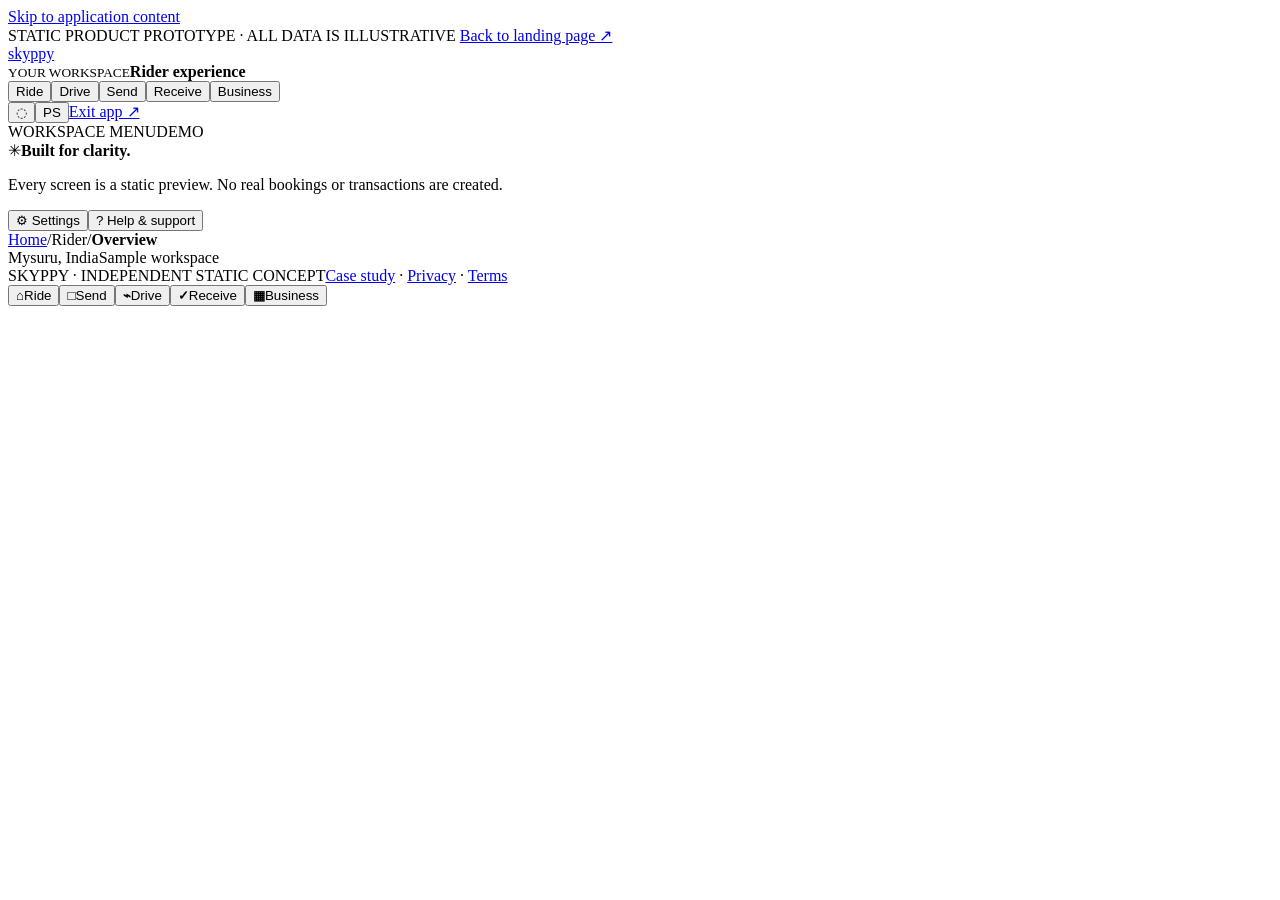
==== app/index.html @ 0b054b7a "feat: add separate static application workspace" ====
<!doctype html>
<html lang="en">
<head><meta charset="utf-8"><meta name="viewport" content="width=device-width,initial-scale=1"><meta name="theme-color" content="#172522"><meta name="description" content="Explore the complete static Skyppy app concept across rider, driver, sender, receiver and business journeys."><link rel="icon" type="image/svg+xml" href="/favicon.svg"><link rel="stylesheet" href="/app/app.css"><title>Skyppy App — Experience prototype</title></head>
<body>
<a class="skip" href="#screenContent">Skip to application content</a>
<div class="demo-banner"><span class="demo-dot"></span> STATIC PRODUCT PROTOTYPE <span class="demo-divider">·</span> ALL DATA IS ILLUSTRATIVE <a href="/">Back to landing page ↗</a></div>
<header class="app-header">
  <a class="app-brand" href="/" aria-label="Skyppy landing page">skyppy<span></span></a>
  <div class="app-context"><small>YOUR WORKSPACE</small><strong id="workspaceName">Rider experience</strong></div>
  <nav class="role-switch" aria-label="Choose workspace">
    <button data-role="rider" class="active">Ride</button><button data-role="driver">Drive</button><button data-role="sender">Send</button><button data-role="receiver">Receive</button><button data-role="business">Business</button>
  </nav>
  <div class="header-actions"><button id="notificationsButton" class="icon-button" aria-label="Open notifications">◌<i></i></button><button id="profileButton" class="avatar-button" aria-label="Open profile">PS</button><a class="exit-link" href="/">Exit app ↗</a></div>
</header>
<div class="app-layout">
  <aside class="app-sidebar">
    <div class="sidebar-top"><span class="sidebar-label">WORKSPACE MENU</span><span class="demo-chip">DEMO</span></div>
    <nav id="screenNavigation" aria-label="Application screens"></nav>
    <div class="sidebar-bottom"><div class="sample-card"><span class="sample-icon">✳</span><b>Built for clarity.</b><p>Every screen is a static preview. No real bookings or transactions are created.</p></div><button data-go="settings" class="sidebar-utility">⚙ Settings</button><button data-go="help" class="sidebar-utility">? Help & support</button></div>
  </aside>
  <main class="app-main" id="screenContent" tabindex="-1">
    <div class="screen-toolbar"><div class="breadcrumbs"><a href="/">Home</a><span>/</span><span id="crumbRole">Rider</span><span>/</span><b id="crumbScreen">Overview</b></div><div class="toolbar-right"><span class="location-chip"><i></i> Mysuru, India</span><span class="sample-chip">Sample workspace</span></div></div>
    <div id="screenMount" aria-live="polite"></div>
    <footer class="app-footer"><span>SKYPPY · INDEPENDENT STATIC CONCEPT</span><span><a href="/case-study.html">Case study</a> · <a href="/privacy.html">Privacy</a> · <a href="/terms.html">Terms</a></span></footer>
  </main>
</div>
<nav class="mobile-rolebar" aria-label="Switch app workspace"><button data-role="rider" class="active"><b>⌂</b><span>Ride</span></button><button data-role="sender"><b>□</b><span>Send</span></button><button data-role="driver"><b>⌁</b><span>Drive</span></button><button data-role="receiver"><b>✓</b><span>Receive</span></button><button data-role="business"><b>▦</b><span>Business</span></button></nav>
<div id="toast" class="toast" role="status" aria-live="polite" hidden></div>
<div id="modal" class="modal-backdrop" hidden><section class="modal" role="dialog" aria-modal="true" aria-labelledby="modalTitle"><button class="modal-close" id="modalClose" aria-label="Close dialog">×</button><p class="eyebrow">DEMO ACTION</p><h2 id="modalTitle">Preview action</h2><p id="modalBody">This is a local prototype action.</p><div class="modal-actions"><button class="button button-outline" id="modalCancel">Close</button><button class="button button-primary" id="modalConfirm">Continue</button></div></section></div>
<script src="/app/app.js" defer></script>
</body></html>
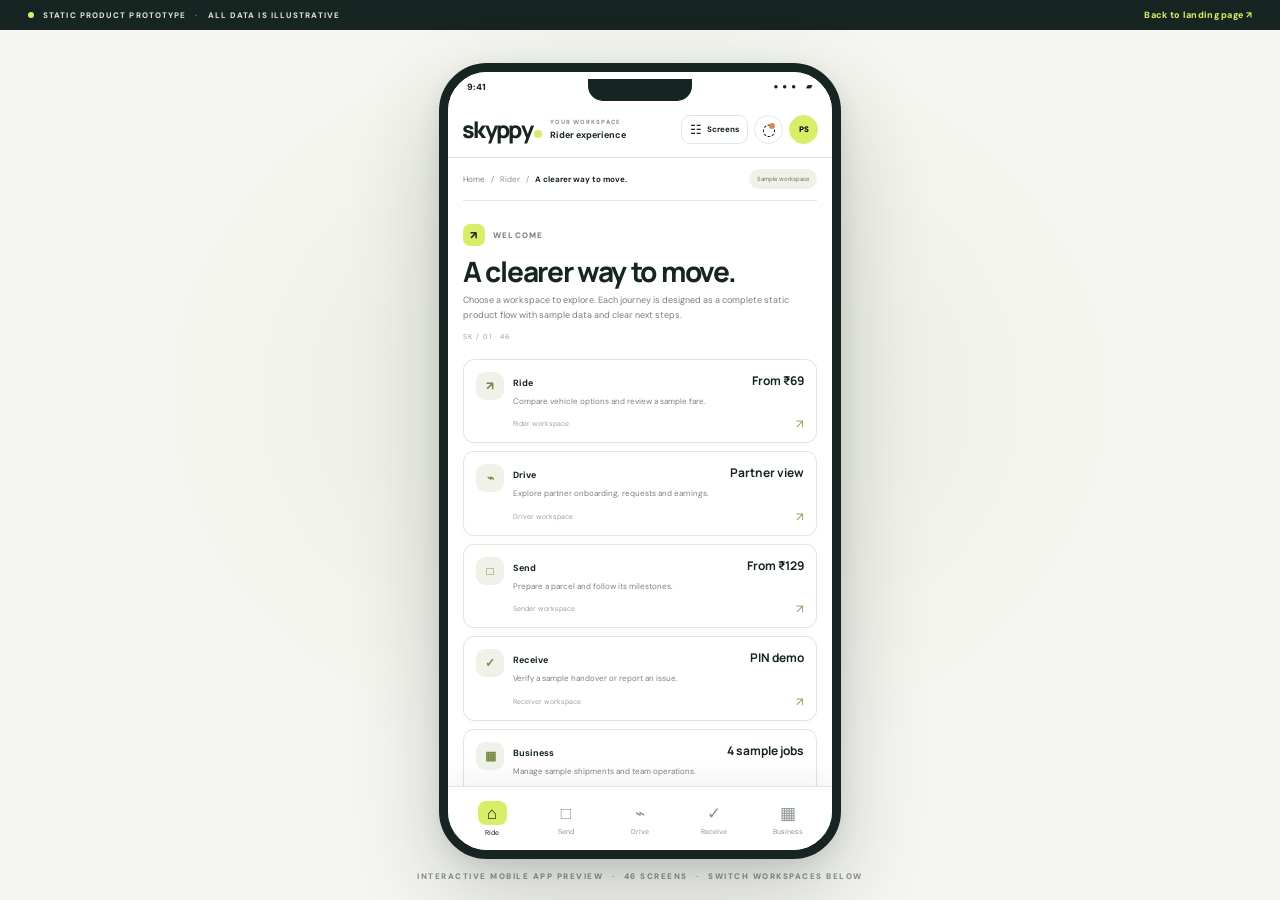
==== commit 592001c7: "feat: present Skyppy app inside mobile device preview" ====
--- a/app/index.html
+++ b/app/index.html
@@ -4,13 +4,14 @@
 <body>
 <a class="skip" href="#screenContent">Skip to application content</a>
 <div class="demo-banner"><span class="demo-dot"></span> STATIC PRODUCT PROTOTYPE <span class="demo-divider">·</span> ALL DATA IS ILLUSTRATIVE <a href="/">Back to landing page ↗</a></div>
+<div class="device-stage"><div class="phone-device" aria-label="Skyppy mobile application preview"><div class="device-status"><span>9:41</span><span>● ● ●　▰</span></div>
 <header class="app-header">
   <a class="app-brand" href="/" aria-label="Skyppy landing page">skyppy<span></span></a>
   <div class="app-context"><small>YOUR WORKSPACE</small><strong id="workspaceName">Rider experience</strong></div>
   <nav class="role-switch" aria-label="Choose workspace">
     <button data-role="rider" class="active">Ride</button><button data-role="driver">Drive</button><button data-role="sender">Send</button><button data-role="receiver">Receive</button><button data-role="business">Business</button>
   </nav>
-  <div class="header-actions"><button id="notificationsButton" class="icon-button" aria-label="Open notifications">◌<i></i></button><button id="profileButton" class="avatar-button" aria-label="Open profile">PS</button><a class="exit-link" href="/">Exit app ↗</a></div>
+  <div class="header-actions"><button id="screenMenuButton" class="screen-menu-button" aria-expanded="false" aria-controls="screenNavigation">☷ <span>Screens</span></button><button id="notificationsButton" class="icon-button" aria-label="Open notifications">◌<i></i></button><button id="profileButton" class="avatar-button" aria-label="Open profile">PS</button><a class="exit-link" href="/">Exit app ↗</a></div>
 </header>
 <div class="app-layout">
   <aside class="app-sidebar">
@@ -25,6 +26,7 @@
   </main>
 </div>
 <nav class="mobile-rolebar" aria-label="Switch app workspace"><button data-role="rider" class="active"><b>⌂</b><span>Ride</span></button><button data-role="sender"><b>□</b><span>Send</span></button><button data-role="driver"><b>⌁</b><span>Drive</span></button><button data-role="receiver"><b>✓</b><span>Receive</span></button><button data-role="business"><b>▦</b><span>Business</span></button></nav>
+</div><p class="device-caption">INTERACTIVE MOBILE APP PREVIEW <span>·</span> 46 SCREENS <span>·</span> SWITCH WORKSPACES BELOW</p></div>
 <div id="toast" class="toast" role="status" aria-live="polite" hidden></div>
 <div id="modal" class="modal-backdrop" hidden><section class="modal" role="dialog" aria-modal="true" aria-labelledby="modalTitle"><button class="modal-close" id="modalClose" aria-label="Close dialog">×</button><p class="eyebrow">DEMO ACTION</p><h2 id="modalTitle">Preview action</h2><p id="modalBody">This is a local prototype action.</p><div class="modal-actions"><button class="button button-outline" id="modalCancel">Close</button><button class="button button-primary" id="modalConfirm">Continue</button></div></section></div>
 <script src="/app/app.js" defer></script>
--- a/app/app.css
+++ b/app/app.css
@@ -0,0 +1,91 @@
+@import url('https://fonts.googleapis.com/css2?family=DM+Sans:wght@400;500;600;700;800&family=Manrope:wght@400;500;600;700;800&display=swap');
+:root{--ink:#172522;--paper:#f6f5ef;--lime:#d9ee68;--white:#fff;--muted:#68746c;--line:#e2e7de;--soft:#eff2e9;--orange:#c66a42;--green:#54734f;--shadow:0 12px 32px rgba(23,37,34,.055);--font:'DM Sans',Arial,sans-serif;--display:'Manrope','DM Sans',Arial,sans-serif}
+*{box-sizing:border-box}html{scroll-behavior:smooth}body{margin:0;background:#f5f6f1;color:var(--ink);font-family:var(--font);font-size:14px;-webkit-font-smoothing:antialiased}button,input,select,textarea{font:inherit}button,a{-webkit-tap-highlight-color:transparent}a{color:inherit;text-decoration:none}:focus-visible{outline:3px solid #b85d36;outline-offset:3px}.skip{position:absolute;top:-60px;left:15px;z-index:100;background:var(--ink);color:white;padding:12px;border-radius:8px}.skip:focus{top:12px}.demo-banner{min-height:30px;background:var(--ink);color:#dce4d8;padding:7px 28px;display:flex;align-items:center;gap:9px;font-size:8px;letter-spacing:1.1px;font-weight:800}.demo-dot{width:6px;height:6px;border-radius:50%;background:var(--lime)}.demo-divider{opacity:.5}.demo-banner a{margin-left:auto;color:var(--lime);letter-spacing:.3px;font-size:9px}.app-header{height:76px;background:#fff;border-bottom:1px solid var(--line);display:flex;align-items:center;padding:0 30px;gap:28px;position:sticky;top:0;z-index:20}.app-brand{font-family:var(--display);font-size:28px;font-weight:900;letter-spacing:-2px}.app-brand span{display:inline-block;width:8px;height:8px;background:var(--lime);border-radius:50%;margin-left:2px}.app-context{border-left:1px solid var(--line);padding-left:25px;min-width:150px}.app-context small,.app-context strong{display:block}.app-context small{font-size:7px;letter-spacing:1.3px;color:#89938b;font-weight:800}.app-context strong{font-size:11px;margin-top:4px}.role-switch{display:flex;align-items:center;gap:4px;margin:auto}.role-switch button{border:0;background:transparent;color:#6f7a72;border-radius:99px;padding:10px 15px;font-size:10px;font-weight:700;cursor:pointer}.role-switch button.active{background:var(--ink);color:#fff}.header-actions{display:flex;align-items:center;gap:13px}.icon-button,.avatar-button{border:1px solid var(--line);background:#fff;width:36px;height:36px;border-radius:50%;display:grid;place-items:center;cursor:pointer;position:relative}.icon-button{font-size:19px}.icon-button i{position:absolute;right:7px;top:7px;width:6px;height:6px;background:#d78b51;border-radius:50%}.avatar-button{background:var(--lime);border-color:var(--lime);font-size:10px;font-weight:900}.exit-link{font-size:9px;font-weight:800;color:#78837b;white-space:nowrap}.app-layout{max-width:1600px;margin:auto;display:grid;grid-template-columns:255px minmax(0,1fr);min-height:calc(100vh - 106px)}.app-sidebar{background:#fff;border-right:1px solid var(--line);padding:25px 16px 20px;display:flex;flex-direction:column;min-height:calc(100vh - 106px)}.sidebar-top{display:flex;align-items:center;justify-content:space-between;padding:0 10px 20px}.sidebar-label,.nav-group-title,.section-label{font-size:8px;letter-spacing:1.3px;color:#929c93;font-weight:900}.demo-chip{font-size:7px;letter-spacing:1px;font-weight:900;background:#eef1e8;border-radius:30px;padding:5px 8px;color:#67764b}.nav-group{margin-bottom:22px}.nav-group-title{padding:0 10px 8px}.nav-item{width:100%;border:0;background:transparent;display:flex;align-items:center;gap:10px;padding:10px;border-radius:9px;color:#657168;font-size:10px;font-weight:650;text-align:left;cursor:pointer;min-height:37px}.nav-item:hover{background:#f5f6f1;color:var(--ink)}.nav-item.active{background:#eef1e7;color:var(--ink);font-weight:800}.nav-icon{width:20px;height:20px;border-radius:6px;background:#f1f3ed;display:grid;place-items:center;font-size:11px;color:#74834b;flex:none}.nav-item.active .nav-icon{background:var(--lime);color:var(--ink)}.nav-active-dot{width:5px;height:5px;background:#93a54f;border-radius:50%;margin-left:auto}.sidebar-bottom{margin-top:auto}.sample-card{background:#f4f5ef;border-radius:12px;padding:14px;margin:12px 2px 14px}.sample-icon{display:grid;place-items:center;width:25px;height:25px;border-radius:8px;background:var(--lime);font-size:13px;margin-bottom:9px}.sample-card b{font-size:10px}.sample-card p{font-size:8px;line-height:1.6;color:#79847c;margin:5px 0 0}.sidebar-utility{width:100%;padding:10px;border:0;background:transparent;text-align:left;font-size:9px;color:#758077;cursor:pointer}.sidebar-utility:hover{color:var(--ink)}.app-main{min-width:0;padding:0 clamp(20px,3vw,46px) 25px}.screen-toolbar{height:58px;display:flex;align-items:center;justify-content:space-between;border-bottom:1px solid var(--line);gap:15px}.breadcrumbs{display:flex;align-items:center;gap:9px;font-size:9px;color:#8b958c}.breadcrumbs a{color:#78847b}.breadcrumbs b{color:var(--ink)}.toolbar-right{display:flex;align-items:center;gap:9px}.location-chip,.sample-chip{font-size:8px;color:#6c786f;background:#fff;border:1px solid var(--line);padding:7px 10px;border-radius:30px;white-space:nowrap}.location-chip i{display:inline-block;width:5px;height:5px;border-radius:50%;background:#9bad4c;margin-right:5px}.sample-chip{background:#eff2e9;border-color:#eff2e9;color:#6d7a4c}.screen-intro{display:flex;justify-content:space-between;align-items:end;gap:20px;padding:36px 0 24px}.screen-eyebrow{display:flex;align-items:center;gap:8px;font-size:8px;letter-spacing:1.2px;font-weight:900;color:#7a877e}.eyebrow-mark{display:grid;place-items:center;width:22px;height:22px;border-radius:7px;background:var(--lime);color:var(--ink);font-size:11px}.screen-intro h1{font-family:var(--display);font-size:clamp(28px,3.5vw,44px);letter-spacing:-2px;line-height:1.06;margin:13px 0 8px;font-weight:750}.screen-intro p{font-size:11px;line-height:1.7;color:#758078;max-width:650px;margin:0}.screen-index{font-size:8px;color:#98a197;letter-spacing:1px;white-space:nowrap;padding-bottom:3px}.screen-index i{font-style:normal;color:#b5c08a}.metric-grid{display:grid;grid-template-columns:repeat(auto-fit,minmax(150px,1fr));gap:10px;margin:0 0 17px}.metric-card{background:#fff;border:1px solid var(--line);border-radius:12px;padding:15px 16px;min-height:88px;box-shadow:0 2px 8px #17252205}.metric-card span{display:block;font-size:8px;color:#818c83;font-weight:700}.metric-card strong{display:block;font-family:var(--display);font-size:22px;letter-spacing:-.8px;margin-top:9px}.metric-card small{display:block;font-size:8px;color:#91a05e;margin-top:3px}.content-grid{display:grid;grid-template-columns:repeat(auto-fit,minmax(210px,1fr));gap:11px;margin:0 0 17px}.info-card{position:relative;min-height:112px;padding:15px;background:#fff;border:1px solid var(--line);border-radius:12px;display:flex;gap:12px;align-items:flex-start;box-shadow:0 2px 8px #17252205}.interactive-card{cursor:pointer;transition:transform .16s,border-color .16s}.interactive-card:hover{transform:translateY(-2px);border-color:#bbc79b}.info-icon{width:31px;height:31px;flex:none;display:grid;place-items:center;background:#f0f2e9;border-radius:9px;color:#788947;font-weight:900;font-size:13px}.info-copy{min-width:0;padding-right:4px}.info-copy b{font-size:10px}.info-copy p{font-size:8px;color:#79847c;line-height:1.55;margin:5px 0}.info-copy small{font-size:7px;color:#9aa39a}.info-value{margin-left:auto;font-family:var(--display);font-size:14px;white-space:nowrap}.card-arrow{position:absolute;right:12px;bottom:10px;color:#8c9c54;font-size:12px}.demo-form,.timeline-card,.table-card{background:#fff;border:1px solid var(--line);border-radius:13px;padding:19px;margin:0 0 17px;box-shadow:0 2px 8px #17252205}.form-heading,.table-head{display:flex;justify-content:space-between;align-items:center;margin-bottom:16px}.form-heading b,.table-head>b,.table-head>div>b{font-size:11px}.form-heading span{font-size:7px;letter-spacing:1px;color:#96a087;font-weight:900}.field-grid{display:grid;grid-template-columns:repeat(2,minmax(0,1fr));gap:0 14px}.field{display:block;margin:0 0 13px;min-width:0}.field>span{display:block;font-size:8px;letter-spacing:.4px;font-weight:800;color:#6e7a71;margin-bottom:6px}.field input,.field select,.field textarea{width:100%;min-height:40px;padding:10px 11px;border:1px solid #e1e6de;border-radius:8px;background:#fbfcf9;color:var(--ink);font-size:10px;outline:none}.field input:focus,.field select:focus,.field textarea:focus{border-color:#9aaa5a;box-shadow:0 0 0 3px #d9ee6833}.field textarea{min-height:84px;resize:vertical}.field-check{grid-column:1/-1}.check-control{display:flex;align-items:center;gap:9px;min-height:42px;padding:10px;border:1px solid var(--line);border-radius:8px;background:#fafbf8;font-size:9px;color:#59665d}.check-control input{width:16px;height:16px;accent-color:#71823c}.form-footer{display:flex;align-items:center;justify-content:space-between;gap:15px;border-top:1px solid #edf0e9;padding-top:14px;margin-top:3px}.form-footer small{font-size:7px;letter-spacing:1px;color:#9aa49b;font-weight:800}.button{border:0;border-radius:8px;padding:11px 15px;min-height:39px;display:inline-flex;align-items:center;justify-content:center;gap:14px;font-size:9px;font-weight:800;cursor:pointer;transition:transform .15s,background .15s}.button:hover{transform:translateY(-1px)}.button span{font-size:13px}.button-primary{background:var(--ink);color:#fff}.button-primary:hover{background:#2d413a}.button-outline{background:#fff;color:var(--ink);border:1px solid var(--line)}.button-outline:hover{background:#f4f6ef}.screen-actions{display:flex;gap:8px;flex-wrap:wrap;margin:5px 0 22px}.timeline-card{padding:19px 20px}.timeline{margin-top:13px}.timeline-row{display:grid;grid-template-columns:25px minmax(0,1fr) auto;gap:10px;align-items:start;padding:12px 0;border-bottom:1px solid #edf0e9}.timeline-row:last-child{border:0;padding-bottom:0}.timeline-marker{width:21px;height:21px;display:grid;place-items:center;border-radius:50%;background:#eff1eb;color:#89958b;font-size:7px;font-weight:900}.timeline-marker.done{background:#e8f0df;color:#4e7049}.timeline-marker.active{background:var(--lime);color:var(--ink)}.timeline-copy b{font-size:9px}.timeline-copy p{font-size:8px;color:#7b867e;margin:4px 0 0;line-height:1.5}.timeline-row>small{font-size:7px;color:#929c93;white-space:nowrap;padding-top:4px}.table-head{margin-bottom:12px}.table-head>div .section-label{margin-bottom:5px}.record-count{font-size:7px;color:#87938a;background:#f3f5ef;border-radius:30px;padding:6px 9px}.table-scroll{overflow:auto;border:1px solid #edf0e9;border-radius:8px}table{border-collapse:collapse;width:100%;min-width:590px}th,td{padding:11px 12px;text-align:left;border-bottom:1px solid #edf0e9;white-space:nowrap}th{font-size:7px;letter-spacing:.7px;color:#8a958c;background:#fafbf8}td{font-size:8px;color:#5e6b62}tr:last-child td{border:0}.status-pill{display:inline-block;border-radius:30px;background:#e8f0e5;color:#4e7049;padding:5px 7px;font-size:7px;font-weight:800}.status-warn{background:#f8e9df;color:#9a5838}.status-info{background:#e8eff0;color:#55717a}.notice{display:flex;gap:10px;align-items:flex-start;background:#eef1e8;border-radius:10px;padding:13px 14px;margin:0 0 17px}.notice>span{width:18px;height:18px;border-radius:50%;border:1px solid #9aa984;display:grid;place-items:center;font-size:9px;font-weight:900;flex:none;color:#667849}.notice p{font-size:8px;color:#6f7c70;line-height:1.65;margin:0}.app-footer{border-top:1px solid var(--line);padding:18px 0 12px;display:flex;justify-content:space-between;gap:12px;flex-wrap:wrap;font-size:7px;letter-spacing:.8px;color:#98a198}.app-footer a{color:#738047;letter-spacing:0}.toast{position:fixed;bottom:24px;right:24px;z-index:50;max-width:min(360px,calc(100vw - 32px));background:var(--ink);color:#fff;padding:13px 17px;border-radius:10px;box-shadow:var(--shadow);font-size:9px;line-height:1.5}.modal-backdrop{position:fixed;inset:0;z-index:60;background:#17252288;display:grid;place-items:center;padding:20px}.modal-backdrop[hidden],.toast[hidden]{display:none}.modal{width:min(430px,100%);background:#fff;border-radius:16px;padding:26px;position:relative;box-shadow:0 30px 80px #0003}.modal-close{position:absolute;right:14px;top:12px;border:0;background:#f1f3ed;width:29px;height:29px;border-radius:50%;font-size:18px;cursor:pointer}.modal .eyebrow{font-size:8px;letter-spacing:1.2px;color:#89958b}.modal h2{font-family:var(--display);font-size:24px;letter-spacing:-1px;margin:12px 0}.modal p:not(.eyebrow){font-size:10px;color:#718076;line-height:1.7}.modal-actions{display:flex;justify-content:flex-end;gap:8px;margin-top:20px}.mobile-rolebar{display:none}
+@media(max-width:1100px){.app-header{gap:15px;padding:0 20px}.app-context{min-width:110px;padding-left:15px}.role-switch button{padding:9px 10px}.app-layout{grid-template-columns:220px minmax(0,1fr)}.app-sidebar{padding-left:12px;padding-right:12px}}
+@media(max-width:760px){.demo-banner{padding:7px 14px;font-size:7px}.demo-banner a{font-size:8px}.app-header{height:auto;min-height:67px;padding:10px 14px;gap:12px;flex-wrap:wrap}.app-brand{font-size:24px}.app-context{border:0;padding:0;margin-right:auto;min-width:0}.app-context small{font-size:6px}.app-context strong{font-size:9px}.role-switch{order:3;display:flex;width:100%;overflow:auto;gap:5px}.role-switch button{white-space:nowrap;padding:8px 13px;font-size:9px}.header-actions{gap:7px}.icon-button,.avatar-button{width:31px;height:31px}.exit-link{display:none}.app-layout{display:block;min-height:calc(100vh - 130px)}.app-sidebar{display:none}.app-main{padding:0 15px 88px}.screen-toolbar{height:48px}.toolbar-right{gap:5px}.location-chip{display:none}.sample-chip{font-size:7px;padding:6px 8px}.screen-intro{padding:28px 0 18px;align-items:start}.screen-intro h1{font-size:30px;letter-spacing:-1.4px}.screen-intro p{font-size:10px}.screen-index{font-size:7px}.metric-grid{grid-template-columns:repeat(2,minmax(0,1fr));gap:7px}.metric-card{min-height:75px;padding:12px}.metric-card strong{font-size:19px}.content-grid{grid-template-columns:1fr;gap:8px}.info-card{min-height:88px}.field-grid{grid-template-columns:1fr}.demo-form,.timeline-card,.table-card{padding:15px}.form-footer{align-items:flex-start;flex-direction:column}.form-footer .button{width:100%}.timeline-row{grid-template-columns:23px minmax(0,1fr)}.timeline-row>small{grid-column:2;padding-top:0}.screen-actions{display:grid;grid-template-columns:1fr}.screen-actions .button{width:100%}.app-footer{font-size:6px;line-height:1.6}.mobile-rolebar{position:fixed;z-index:30;bottom:0;left:0;right:0;height:66px;padding:6px 8px calc(6px + env(safe-area-inset-bottom));background:#fff;border-top:1px solid var(--line);display:grid;grid-template-columns:repeat(5,1fr);box-shadow:0 -8px 24px #1725220a}.mobile-rolebar button{border:0;background:transparent;display:flex;flex-direction:column;align-items:center;justify-content:center;gap:3px;color:#89948b;font-size:7px;cursor:pointer}.mobile-rolebar button b{font-size:17px;font-weight:500}.mobile-rolebar button.active{color:var(--ink)}.mobile-rolebar button.active b{background:var(--lime);width:29px;height:24px;border-radius:8px;display:grid;place-items:center}.toast{bottom:80px;right:12px}.modal-actions{flex-direction:column}.modal-actions .button{width:100%}}
+@media(prefers-reduced-motion:reduce){html{scroll-behavior:auto}*,*:before,*:after{animation:none!important;transition:none!important}}
+
+/* Desktop presentation: render the actual app inside a realistic mobile device. */
+.device-stage{min-height:calc(100vh - 30px);display:flex;flex-direction:column;align-items:center;justify-content:center;padding:22px 16px 8px;gap:12px;background:radial-gradient(ellipse at 50% 42%,#e8ecdf 0%,#f5f6f1 56%,#f5f6f1 100%)}
+.phone-device{width:min(402px,calc(100vw - 34px));height:min(850px,calc(100vh - 104px));min-height:620px;position:relative;overflow:hidden;border:9px solid #172522;border-radius:48px;background:#fff;box-shadow:0 35px 90px rgba(23,37,34,.2),0 8px 22px rgba(23,37,34,.1);display:flex;flex-direction:column;isolation:isolate}
+.phone-device:before{content:"";position:absolute;z-index:60;top:7px;left:50%;transform:translateX(-50%);width:104px;height:22px;background:#172522;border-radius:0 0 15px 15px;pointer-events:none}
+.device-status{height:29px;flex:none;background:#fff;display:flex;align-items:center;justify-content:space-between;padding:0 19px;font-size:9px;font-weight:850;color:#172522}
+.device-status span:last-child{font-size:8px;letter-spacing:1px}
+.phone-device .app-header{height:57px;min-height:57px;flex:none;padding:0 14px;gap:8px;position:relative;top:auto;z-index:20;border-bottom:1px solid var(--line)}
+.phone-device .app-brand{font-size:23px;letter-spacing:-1.7px}
+.phone-device .app-context{border:0;padding:0;margin-right:auto;min-width:0}
+.phone-device .app-context small{font-size:6px;letter-spacing:1px}
+.phone-device .app-context strong{font-size:9px;margin-top:3px;white-space:nowrap}
+.phone-device .role-switch,.phone-device .exit-link{display:none}
+.phone-device .header-actions{gap:6px}
+.phone-device .icon-button,.phone-device .avatar-button{width:29px;height:29px;flex:none}
+.phone-device .icon-button{font-size:16px}
+.phone-device .avatar-button{font-size:8px}
+.screen-menu-button{height:29px;padding:0 8px;border:1px solid var(--line);background:#fff;border-radius:9px;display:flex;align-items:center;gap:5px;color:var(--ink);font-size:13px;cursor:pointer}
+.screen-menu-button span{font-size:8px;font-weight:800}
+.phone-device .app-layout{position:relative;display:block;width:100%;max-width:none;min-height:0;height:calc(100% - 150px);flex:1;overflow:hidden}
+.phone-device .app-sidebar{display:none;position:absolute;z-index:40;inset:0 auto 0 0;width:min(310px,88%);min-height:0;height:100%;overflow-y:auto;padding:20px 13px;background:#fff;box-shadow:18px 0 45px rgba(23,37,34,.18);border-right:1px solid var(--line)}
+.phone-device .app-layout.menu-open .app-sidebar{display:flex}
+.phone-device .sidebar-top{padding-bottom:15px}
+.phone-device #screenNavigation{padding-bottom:18px}
+.phone-device .nav-group{margin-bottom:15px}
+.phone-device .nav-item{min-height:39px;font-size:10px}
+.phone-device .app-main{height:100%;min-height:0;overflow-y:auto;overscroll-behavior:contain;padding:0 15px 26px;scrollbar-width:thin;scrollbar-color:#dce2d5 transparent}
+.phone-device .screen-toolbar{height:43px;min-height:43px}
+.phone-device .breadcrumbs{gap:6px;font-size:8px}
+.phone-device .toolbar-right{gap:5px}
+.phone-device .location-chip{display:none}
+.phone-device .sample-chip{font-size:6px;padding:5px 7px}
+.phone-device .screen-intro{display:block;padding:23px 0 15px}
+.phone-device .screen-intro h1{font-size:28px;letter-spacing:-1.3px;line-height:1.08;margin:10px 0 7px}
+.phone-device .screen-intro p{font-size:9px;line-height:1.6}
+.phone-device .screen-index{display:block;padding-top:10px;font-size:7px}
+.phone-device .metric-grid{grid-template-columns:repeat(2,minmax(0,1fr));gap:7px;margin-bottom:12px}
+.phone-device .metric-card{min-height:72px;padding:11px;border-radius:11px}
+.phone-device .metric-card span{font-size:7px}
+.phone-device .metric-card strong{font-size:18px;margin-top:7px}
+.phone-device .metric-card small{font-size:7px}
+.phone-device .content-grid{grid-template-columns:1fr;gap:8px;margin-bottom:12px}
+.phone-device .info-card{min-height:83px;padding:12px;border-radius:11px;gap:9px}
+.phone-device .info-icon{width:28px;height:28px;font-size:12px}
+.phone-device .info-copy b{font-size:9px}
+.phone-device .info-copy p{font-size:8px}
+.phone-device .info-copy small{font-size:7px}
+.phone-device .info-value{font-size:12px}
+.phone-device .demo-form,.phone-device .timeline-card,.phone-device .table-card{padding:13px;margin-bottom:12px;border-radius:11px}
+.phone-device .form-heading b,.phone-device .table-head>b,.phone-device .table-head>div>b{font-size:10px}
+.phone-device .field-grid{grid-template-columns:1fr}
+.phone-device .field>span{font-size:8px}
+.phone-device .field input,.phone-device .field select,.phone-device .field textarea{min-height:42px;font-size:10px}
+.phone-device .form-footer{align-items:stretch;flex-direction:column;gap:10px}
+.phone-device .form-footer .button{width:100%}
+.phone-device .timeline-row{grid-template-columns:23px minmax(0,1fr)}
+.phone-device .timeline-row>small{grid-column:2;padding-top:0}
+.phone-device .screen-actions{display:grid;grid-template-columns:1fr;gap:8px}
+.phone-device .screen-actions .button{width:100%;min-height:43px}
+.phone-device .notice{padding:11px;margin-bottom:12px}
+.phone-device .notice p{font-size:8px}
+.phone-device .table-scroll{max-width:100%;overflow-x:auto}
+.phone-device table{min-width:560px}
+.phone-device .app-footer{font-size:6px;line-height:1.6;padding:14px 0 12px}
+.phone-device .mobile-rolebar{position:absolute;z-index:30;left:0;right:0;bottom:0;height:64px;padding:6px 7px calc(5px + env(safe-area-inset-bottom));display:grid;grid-template-columns:repeat(5,minmax(0,1fr));background:#fff;border-top:1px solid var(--line);box-shadow:0 -8px 24px rgba(23,37,34,.06)}
+.phone-device .mobile-rolebar button{border:0;background:transparent;display:flex;flex-direction:column;align-items:center;justify-content:center;gap:3px;color:#89948b;font-size:7px;cursor:pointer}
+.phone-device .mobile-rolebar button b{font-size:17px;font-weight:500}
+.phone-device .mobile-rolebar button.active{color:var(--ink)}
+.phone-device .mobile-rolebar button.active b{background:var(--lime);width:29px;height:24px;border-radius:8px;display:grid;place-items:center}
+.device-caption{margin:0;text-align:center;font-size:8px;letter-spacing:1.5px;font-weight:850;color:#89948b}
+.device-caption span{color:#a7b66b;padding:0 5px}
+.phone-device .toast{bottom:75px;right:10px;left:10px;max-width:none;font-size:9px}
+@media(max-height:760px) and (min-width:761px){.phone-device{height:calc(100vh - 90px);min-height:560px}.device-stage{padding-top:12px}.device-caption{font-size:7px}}
+@media(max-width:760px){
+.device-stage{display:block;min-height:0;padding:0;background:#fff}
+.phone-device{width:100%;height:100dvh;min-height:560px;border:0;border-radius:0;box-shadow:none}
+.phone-device:before{display:none}
+.device-status{display:none}
+.phone-device .app-header{height:auto;min-height:67px;padding:10px 14px;gap:12px;flex-wrap:wrap}
+.phone-device .app-layout{height:auto;min-height:calc(100dvh - 133px);overflow:visible}
+.phone-device .app-main{height:auto;overflow:visible;padding:0 15px 88px}
+.phone-device .app-sidebar{position:fixed;top:75px;bottom:70px;left:0;height:auto;max-height:none;width:min(320px,88vw)}
+.phone-device .mobile-rolebar{position:fixed;bottom:0;left:0;right:0;height:66px;padding:6px 8px calc(6px + env(safe-area-inset-bottom))}
+.device-caption{display:none}
+}
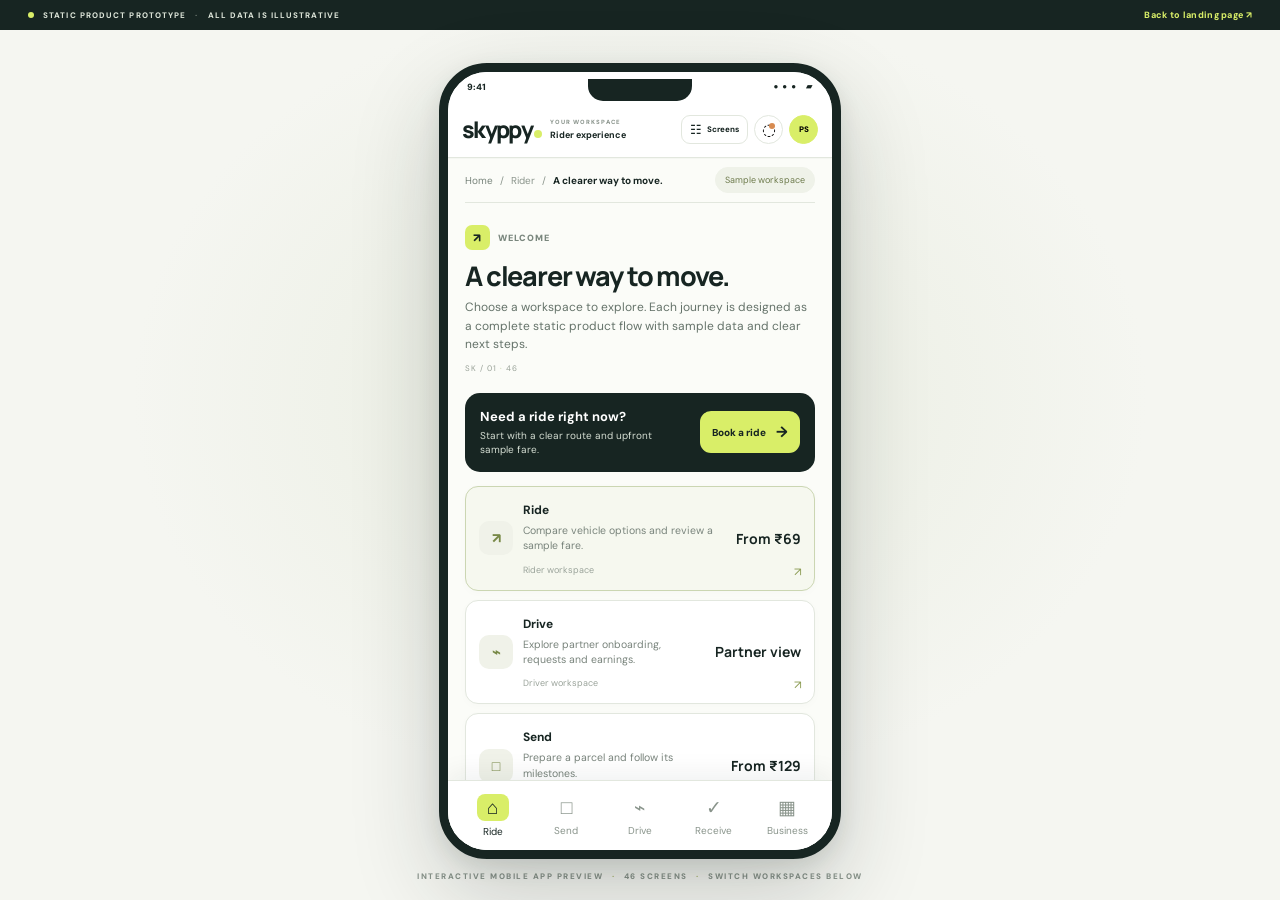
==== commit 1b0203ae: "feat: load Skyppy app UX refresh layer" ====
--- a/app/index.html
+++ b/app/index.html
@@ -1,6 +1,6 @@
 <!doctype html>
 <html lang="en">
-<head><meta charset="utf-8"><meta name="viewport" content="width=device-width,initial-scale=1"><meta name="theme-color" content="#172522"><meta name="description" content="Explore the complete static Skyppy app concept across rider, driver, sender, receiver and business journeys."><link rel="icon" type="image/svg+xml" href="/favicon.svg"><link rel="stylesheet" href="/app/app.css"><title>Skyppy App — Experience prototype</title></head>
+<head><meta charset="utf-8"><meta name="viewport" content="width=device-width,initial-scale=1"><meta name="theme-color" content="#172522"><meta name="description" content="Explore the Skyppy mobile product concept across rider, driver, sender, receiver and business journeys."><link rel="icon" type="image/svg+xml" href="/favicon.svg"><link rel="stylesheet" href="/app/app.css"><link rel="stylesheet" href="/app/ux.css"><title>Skyppy App — Experience prototype</title></head>
 <body>
 <a class="skip" href="#screenContent">Skip to application content</a>
 <div class="demo-banner"><span class="demo-dot"></span> STATIC PRODUCT PROTOTYPE <span class="demo-divider">·</span> ALL DATA IS ILLUSTRATIVE <a href="/">Back to landing page ↗</a></div>
@@ -30,4 +30,5 @@
 <div id="toast" class="toast" role="status" aria-live="polite" hidden></div>
 <div id="modal" class="modal-backdrop" hidden><section class="modal" role="dialog" aria-modal="true" aria-labelledby="modalTitle"><button class="modal-close" id="modalClose" aria-label="Close dialog">×</button><p class="eyebrow">DEMO ACTION</p><h2 id="modalTitle">Preview action</h2><p id="modalBody">This is a local prototype action.</p><div class="modal-actions"><button class="button button-outline" id="modalCancel">Close</button><button class="button button-primary" id="modalConfirm">Continue</button></div></section></div>
 <script src="/app/app.js" defer></script>
+<script src="/app/ux.js" defer></script>
 </body></html>
--- a/app/ux.css
+++ b/app/ux.css
@@ -0,0 +1,119 @@
+/* Skyppy UX refresh — clearer hierarchy, readable type, calmer mobile-first controls. */
+.phone-device .app-header{box-shadow:0 1px 0 rgba(23,37,34,.025)}
+.phone-device .app-main{background:#fbfcf8;padding-left:17px;padding-right:17px}
+.phone-device .screen-toolbar{height:45px}
+.phone-device .breadcrumbs{font-size:10px;gap:7px}
+.phone-device .sample-chip{font-size:9px;padding:6px 9px}
+.phone-device .screen-intro{padding:22px 0 17px}
+.phone-device .screen-eyebrow{font-size:9px;letter-spacing:1px}
+.phone-device .eyebrow-mark{width:25px;height:25px;font-size:12px}
+.phone-device .screen-intro h1{font-size:27px;letter-spacing:-1.15px;line-height:1.08;margin:11px 0 8px}
+.phone-device .screen-intro p{font-size:12px;line-height:1.55;color:#65736a}
+.phone-device .screen-index{font-size:8px;padding-top:9px}
+.phone-device .metric-grid{gap:8px;margin-bottom:13px}
+.phone-device .metric-card{min-height:78px;padding:12px 13px;border-radius:13px}
+.phone-device .metric-card span{font-size:10px;line-height:1.35}
+.phone-device .metric-card strong{font-size:20px;margin-top:8px}
+.phone-device .metric-card small{font-size:9px}
+.phone-device .content-grid{gap:9px;margin-bottom:13px}
+.phone-device .info-card{min-height:88px;padding:13px;border-radius:13px;gap:10px;align-items:center}
+.phone-device .info-icon{width:34px;height:34px;border-radius:10px;font-size:14px}
+.phone-device .info-copy b{font-size:12px;line-height:1.35}
+.phone-device .info-copy p{font-size:10.5px;line-height:1.45;margin:5px 0}
+.phone-device .info-copy small{font-size:9px}
+.phone-device .info-value{font-size:14px}
+.phone-device .demo-form,.phone-device .timeline-card,.phone-device .table-card{padding:15px;border-radius:14px;margin-bottom:13px}
+.phone-device .form-heading{margin-bottom:13px}
+.phone-device .form-heading b,.phone-device .table-head>div>b{font-size:13px}
+.phone-device .form-heading span{font-size:8px}
+.phone-device .field{margin-bottom:12px}
+.phone-device .field>span{font-size:11px;letter-spacing:0;margin-bottom:7px}
+.phone-device .field input,.phone-device .field select,.phone-device .field textarea{min-height:46px;padding:11px 12px;border-radius:10px;font-size:13px;background:#fff}
+.phone-device .field textarea{min-height:88px}
+.phone-device .check-control{min-height:46px;font-size:11px}
+.phone-device .form-footer{gap:11px;padding-top:13px}
+.phone-device .form-footer small{font-size:8px;letter-spacing:.7px}
+.phone-device .button{min-height:46px;padding:12px 16px;border-radius:11px;font-size:12px;gap:10px}
+.phone-device .button span{font-size:15px}
+.phone-device .timeline-card{padding:15px}
+.phone-device .section-label{font-size:9px;letter-spacing:1px}
+.phone-device .timeline{margin-top:10px}
+.phone-device .timeline-row{grid-template-columns:27px minmax(0,1fr) auto;gap:10px;padding:13px 0}
+.phone-device .timeline-marker{width:25px;height:25px;font-size:9px}
+.phone-device .timeline-copy b{font-size:12px}
+.phone-device .timeline-copy p{font-size:10.5px;line-height:1.5}
+.phone-device .timeline-row>small{font-size:9px}
+.phone-device .notice{padding:12px 13px;border-radius:12px;gap:9px}
+.phone-device .notice>span{width:21px;height:21px;font-size:10px}
+.phone-device .notice p{font-size:10.5px;line-height:1.55}
+.phone-device .screen-actions{gap:9px;margin:8px 0 20px}
+.phone-device .screen-actions .button{min-height:48px;font-size:12px}
+.phone-device .table-head{gap:8px}
+.phone-device .record-count{font-size:9px}
+.phone-device th{font-size:9px}
+.phone-device td{font-size:10px}
+.phone-device th,.phone-device td{padding:11px 10px}
+.phone-device .status-pill{font-size:9px}
+.phone-device .app-footer{font-size:8px;line-height:1.6}
+.phone-device .mobile-rolebar{height:70px;padding:7px 8px calc(6px + env(safe-area-inset-bottom))}
+.phone-device .mobile-rolebar button{font-size:10px;gap:4px}
+.phone-device .mobile-rolebar button b{font-size:19px}
+.phone-device .mobile-rolebar button.active b{width:32px;height:27px}
+.phone-device .nav-item{font-size:12px;min-height:43px}
+.phone-device .nav-group-title,.phone-device .sidebar-label{font-size:9px}
+.phone-device .sample-card b{font-size:12px}
+.phone-device .sample-card p{font-size:10px}
+.phone-device .sidebar-utility{font-size:11px}
+.phone-device .toast{font-size:11px;line-height:1.45}
+.phone-device .modal{padding:24px}
+.phone-device .modal h2{font-size:23px}
+.phone-device .modal p:not(.eyebrow){font-size:12px}
+.phone-device .modal .eyebrow{font-size:9px}
+.phone-device .modal-actions .button{font-size:12px}
+
+/* A journey indicator gives each multi-step flow a visible sense of progress. */
+.journey-progress{display:flex;align-items:center;gap:9px;margin:0 0 16px;padding:11px 12px;background:#f0f3e9;border:1px solid #e5eadb;border-radius:12px}
+.journey-progress-copy{display:flex;flex-direction:column;gap:3px;min-width:80px}
+.journey-progress-copy strong{font-size:10px;letter-spacing:.35px;color:#35453b}
+.journey-progress-copy span{font-size:9px;color:#7b887c}
+.journey-progress-bars{display:flex;gap:4px;flex:1}
+.journey-progress-bars i{height:5px;flex:1;border-radius:10px;background:#dce3d3}
+.journey-progress-bars i.done{background:#82934d}
+.journey-progress-bars i.current{background:#172522}
+.route-visual{position:relative;overflow:hidden;min-height:150px;margin:0 0 14px;border-radius:16px;background:#e9eee2;border:1px solid #dfe7d7}
+.route-visual svg{position:absolute;inset:0;width:100%;height:100%}
+.route-visual .route-tag{position:absolute;z-index:1;display:flex;align-items:center;gap:7px;padding:8px 10px;background:#fff;border:1px solid #e5e9e0;border-radius:10px;box-shadow:0 5px 15px #17252210;font-size:10px;font-weight:800}
+.route-visual .route-tag small{display:block;color:#819084;font-size:8px;font-weight:600;margin-top:2px}
+.route-visual .route-tag.pickup{left:12px;top:12px}
+.route-visual .route-tag.dropoff{right:12px;bottom:12px}
+.route-visual .route-dot{width:8px;height:8px;border-radius:50%;background:#91a64f;box-shadow:0 0 0 4px #91a64f24}
+.route-visual .route-dot.end{background:#c66a42;box-shadow:0 0 0 4px #c66a4224}
+.route-visual .route-foot{position:absolute;left:12px;bottom:12px;z-index:1;padding:6px 8px;background:#172522;color:#fff;border-radius:7px;font-size:8px;letter-spacing:.4px}
+.welcome-start{display:flex;align-items:center;justify-content:space-between;gap:12px;padding:15px;margin:0 0 14px;border-radius:15px;background:#172522;color:#fff}
+.welcome-start-copy{min-width:0}
+.welcome-start-copy strong{display:block;font-size:14px}
+.welcome-start-copy span{display:block;margin-top:4px;color:#d4ddd2;font-size:10px;line-height:1.4}
+.welcome-start .button{flex:none;background:#d9ee68;color:#172522;min-height:42px;padding:10px 12px}
+.phone-device .welcome-start .button{font-size:10px}
+.phone-device .welcome-start-copy strong{font-size:13px}
+.phone-device .welcome-start-copy span{font-size:10px}
+.phone-device .content-grid.welcome-roles .info-card{min-height:90px}
+.phone-device .content-grid.welcome-roles .info-card:first-child{border-color:#cbd6b2;background:#f6f8ef}
+.phone-device .info-card.choice-card{cursor:pointer;transition:border-color .16s,background .16s,transform .16s}
+.phone-device .info-card.choice-card:hover{border-color:#aab98a;transform:translateY(-1px)}
+.phone-device .info-card.choice-card.selected{border:2px solid #82934d;background:#f5f7ee;padding:12px}
+.phone-device .info-card.choice-card:focus-visible{outline:3px solid #b85d36;outline-offset:2px}
+.phone-device .screen-actions .button-primary{box-shadow:0 7px 16px #17252218}
+@media(max-width:760px){
+ .phone-device .screen-intro{padding:20px 0 15px}
+ .phone-device .screen-intro h1{font-size:28px}
+ .phone-device .screen-intro p{font-size:13px}
+ .phone-device .metric-card span{font-size:10px}
+ .phone-device .info-copy b{font-size:13px}
+ .phone-device .info-copy p{font-size:11px}
+ .phone-device .field>span{font-size:12px}
+ .phone-device .field input,.phone-device .field select,.phone-device .field textarea{font-size:14px}
+ .phone-device .notice p{font-size:11px}
+ .phone-device .mobile-rolebar button{font-size:10px}
+}
+@media(prefers-reduced-motion:reduce){.phone-device .info-card.choice-card{transition:none}}
